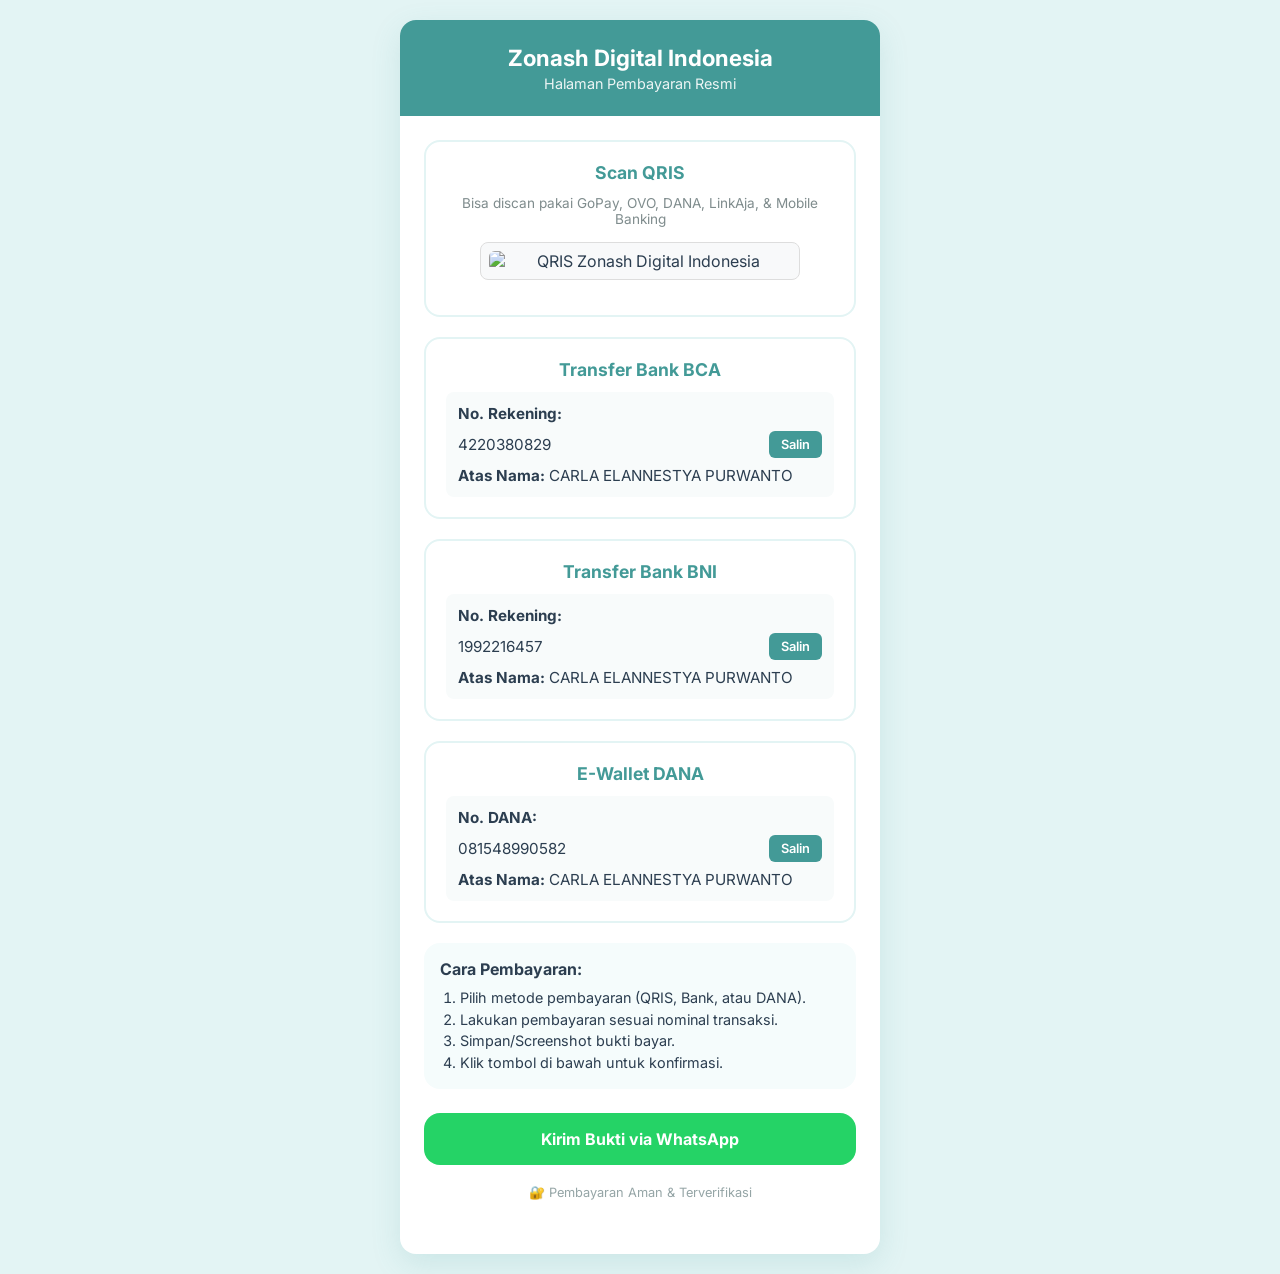
==== payment/index.html @ 3d7b34b5 "Create index.html" ====
<!DOCTYPE html>
<html lang="id">
<head>
    <meta charset="UTF-8">
    <meta name="viewport" content="width=device-width, initial-scale=1.0">
    <title>Halaman Pembayaran - Zonash Digital Indonesia</title>
    <link href="https://fonts.googleapis.com/css2?family=Inter:wght@400;600;700&display=swap" rel="stylesheet">
    <style>
        :root {
            --primary-color: #439a97;
            --secondary-color: #62b6b2;
            --background-color: #e3f4f4;
            --card-background: #ffffff;
            --text-color: #2c3e50;
            --border-radius: 16px;
        }
        * {
            box-sizing: border-box;
            margin: 0;
            padding: 0;
            font-family: 'Inter', sans-serif;
        }
        body {
            background-color: var(--background-color);
            color: var(--text-color);
            display: flex;
            justify-content: center;
            align-items: center;
            min-height: 100vh;
            padding: 20px;
        }
        .container {
            width: 100%;
            max-width: 480px;
            background-color: var(--card-background);
            border-radius: var(--border-radius);
            box-shadow: 0 10px 30px rgba(67, 154, 151, 0.15);
            overflow: hidden;
            padding-bottom: 30px;
        }
        .header {
            background-color: var(--primary-color);
            padding: 24px;
            text-align: center;
            color: white;
        }
        .header h1 {
            font-size: 1.4rem;
            font-weight: 700;
            margin-bottom: 4px;
        }
        .header p {
            font-size: 0.9rem;
            opacity: 0.9;
        }
        .content {
            padding: 24px;
        }
        .payment-method {
            border: 2px solid #e3f4f4;
            border-radius: var(--border-radius);
            padding: 20px;
            margin-bottom: 20px;
            text-align: center;
            transition: all 0.3s ease;
        }
        .payment-method:hover {
            border-color: var(--secondary-color);
            transform: translateY(-2px);
        }
        .method-title {
            font-weight: 700;
            font-size: 1.1rem;
            margin-bottom: 12px;
            color: var(--primary-color);
            display: flex;
            align-items: center;
            justify-content: center;
            gap: 8px;
        }
        .qris-image {
            width: 100%;
            max-width: 320px;
            height: auto;
            margin: 15px auto;
            background-color: #f8f9fa;
            border: 1px solid #ddd;
            border-radius: 8px;
            padding: 8px;
            display: flex;
            align-items: center;
            justify-content: center;
        }
        .qris-image img {
            width: 100%;
            height: auto;
            display: block;
            border-radius: 6px;
        }
        .bank-details {
            background-color: #f8fbfb;
            padding: 12px;
            border-radius: 8px;
            margin-top: 10px;
            font-size: 0.95rem;
            text-align: left;
        }
        .bank-row {
            display: flex;
            justify-content: space-between;
            align-items: center;
            margin-top: 8px;
        }
        .copy-btn {
            background-color: var(--primary-color);
            color: white;
            border: none;
            padding: 6px 12px;
            border-radius: 6px;
            cursor: pointer;
            font-size: 0.8rem;
            font-weight: 600;
        }
        .copy-btn:active {
            background-color: var(--secondary-color);
        }
        .instructions {
            background-color: #f5fcfc;
            padding: 16px;
            border-radius: var(--border-radius);
            margin-bottom: 24px;
        }
        .instructions h3 {
            font-size: 1rem;
            margin-bottom: 8px;
            color: var(--text-color);
        }
        .instructions ol {
            padding-left: 20px;
            font-size: 0.9rem;
            line-height: 1.5;
        }
        .whatsapp-btn {
            display: flex;
            align-items: center;
            justify-content: center;
            gap: 10px;
            background-color: #25d366;
            color: white;
            text-decoration: none;
            padding: 16px;
            border-radius: var(--border-radius);
            font-weight: 700;
            text-align: center;
            transition: background-color 0.3s;
        }
        .whatsapp-btn:hover {
            background-color: #20ba5a;
        }
        .footer {
            text-align: center;
            font-size: 0.8rem;
            color: #95a5a6;
            margin-top: 20px;
        }
    </style>
</head>
<body>
    <div class="container">
        <div class="header">
            <h1>Zonash Digital Indonesia</h1>
            <p>Halaman Pembayaran Resmi</p>
        </div>
        <div class="content">
            <!-- METODE QRIS -->
            <div class="payment-method">
                <div class="method-title">Scan QRIS</div>
                <p style="font-size: 0.85rem; color: #7f8c8d;">Bisa discan pakai GoPay, OVO, DANA, LinkAja, & Mobile Banking</p>
                <div class="qris-image">
                    <img src="https://cdn.phototourl.com/free/2026-07-15-18d0a55c-0856-4905-894a-5524858e3a61.jpg" alt="QRIS Zonash Digital Indonesia">
                </div>
            </div>

            <!-- METODE BANK BCA -->
            <div class="payment-method">
                <div class="method-title">Transfer Bank BCA</div>
                <div class="bank-details">
                    <div><strong>No. Rekening:</strong></div>
                    <div class="bank-row">
                        <span id="rekBca">4220380829</span>
                        <button class="copy-btn" onclick="copyText('rekBca')">Salin</button>
                    </div>
                    <div style="margin-top: 8px;"><strong>Atas Nama:</strong> CARLA ELANNESTYA PURWANTO</div>
                </div>
            </div>

            <!-- METODE BANK BNI -->
            <div class="payment-method">
                <div class="method-title">Transfer Bank BNI</div>
                <div class="bank-details">
                    <div><strong>No. Rekening:</strong></div>
                    <div class="bank-row">
                        <span id="rekBni">1992216457</span>
                        <button class="copy-btn" onclick="copyText('rekBni')">Salin</button>
                    </div>
                    <div style="margin-top: 8px;"><strong>Atas Nama:</strong> CARLA ELANNESTYA PURWANTO</div>
                </div>
            </div>

            <!-- METODE E-WALLET DANA -->
            <div class="payment-method">
                <div class="method-title">E-Wallet DANA</div>
                <div class="bank-details">
                    <div><strong>No. DANA:</strong></div>
                    <div class="bank-row">
                        <span id="noDana">081548990582</span>
                        <button class="copy-btn" onclick="copyText('noDana')">Salin</button>
                    </div>
                    <div style="margin-top: 8px;"><strong>Atas Nama:</strong> CARLA ELANNESTYA PURWANTO</div>
                </div>
            </div>

            <!-- INSTRUKSI -->
            <div class="instructions">
                <h3>Cara Pembayaran:</h3>
                <ol>
                    <li>Pilih metode pembayaran (QRIS, Bank, atau DANA).</li>
                    <li>Lakukan pembayaran sesuai nominal transaksi.</li>
                    <li>Simpan/Screenshot bukti bayar.</li>
                    <li>Klik tombol di bawah untuk konfirmasi.</li>
                </ol>
            </div>

            <!-- TOMBOL WA -->
            <a href="https://wa.me/6281548990582?text=Halo%20Zonash%20Digital%20Indonesia,%20saya%20ingin%20mengirimkan%20bukti%20pembayaran" class="whatsapp-btn" target="_blank">
                Kirim Bukti via WhatsApp
            </a>
            <div class="footer">
                🔐 Pembayaran Aman & Terverifikasi
            </div>
        </div>
    </div>
    <script>
        function copyText(id) {
            const textToCopy = document.getElementById(id).innerText;
            navigator.clipboard.writeText(textToCopy).then(() => {
                alert("Berhasil disalin: " + textToCopy);
            }).catch(err => {
                console.error("Gagal menyalin teks: ", err);
            });
        }
    </script>
</body>
</html>
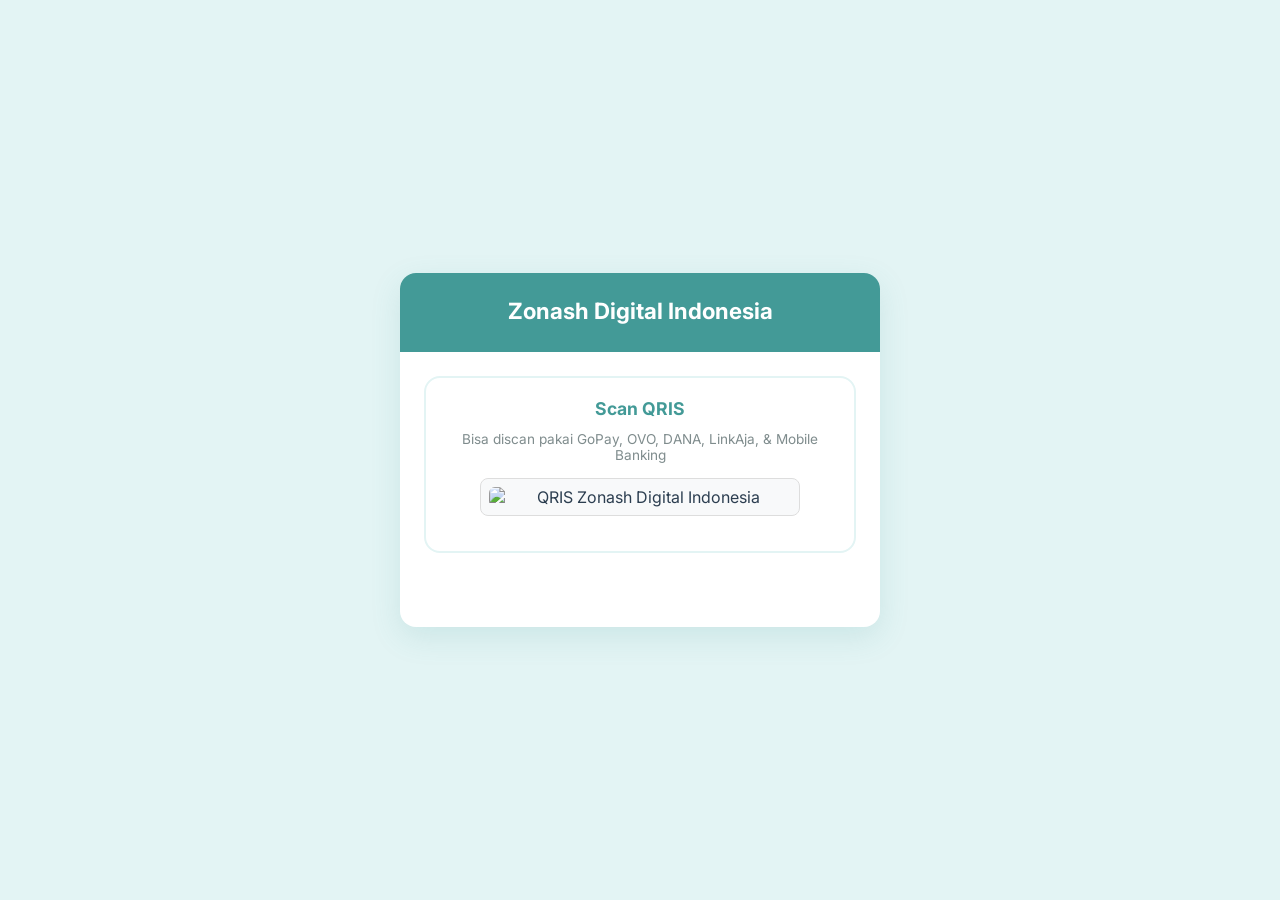
==== commit c2c3b021: "Update index.html" ====
--- a/payment/index.html
+++ b/payment/index.html
@@ -169,7 +169,6 @@
     <div class="container">
         <div class="header">
             <h1>Zonash Digital Indonesia</h1>
-            <p>Halaman Pembayaran Resmi</p>
         </div>
         <div class="content">
             <!-- METODE QRIS -->
@@ -181,65 +180,7 @@
                 </div>
             </div>
 
-            <!-- METODE BANK BCA -->
-            <div class="payment-method">
-                <div class="method-title">Transfer Bank BCA</div>
-                <div class="bank-details">
-                    <div><strong>No. Rekening:</strong></div>
-                    <div class="bank-row">
-                        <span id="rekBca">4220380829</span>
-                        <button class="copy-btn" onclick="copyText('rekBca')">Salin</button>
-                    </div>
-                    <div style="margin-top: 8px;"><strong>Atas Nama:</strong> CARLA ELANNESTYA PURWANTO</div>
-                </div>
-            </div>
-
-            <!-- METODE BANK BNI -->
-            <div class="payment-method">
-                <div class="method-title">Transfer Bank BNI</div>
-                <div class="bank-details">
-                    <div><strong>No. Rekening:</strong></div>
-                    <div class="bank-row">
-                        <span id="rekBni">1992216457</span>
-                        <button class="copy-btn" onclick="copyText('rekBni')">Salin</button>
-                    </div>
-                    <div style="margin-top: 8px;"><strong>Atas Nama:</strong> CARLA ELANNESTYA PURWANTO</div>
-                </div>
-            </div>
-
-            <!-- METODE E-WALLET DANA -->
-            <div class="payment-method">
-                <div class="method-title">E-Wallet DANA</div>
-                <div class="bank-details">
-                    <div><strong>No. DANA:</strong></div>
-                    <div class="bank-row">
-                        <span id="noDana">081548990582</span>
-                        <button class="copy-btn" onclick="copyText('noDana')">Salin</button>
-                    </div>
-                    <div style="margin-top: 8px;"><strong>Atas Nama:</strong> CARLA ELANNESTYA PURWANTO</div>
-                </div>
-            </div>
-
-            <!-- INSTRUKSI -->
-            <div class="instructions">
-                <h3>Cara Pembayaran:</h3>
-                <ol>
-                    <li>Pilih metode pembayaran (QRIS, Bank, atau DANA).</li>
-                    <li>Lakukan pembayaran sesuai nominal transaksi.</li>
-                    <li>Simpan/Screenshot bukti bayar.</li>
-                    <li>Klik tombol di bawah untuk konfirmasi.</li>
-                </ol>
-            </div>
-
-            <!-- TOMBOL WA -->
-            <a href="https://wa.me/6281548990582?text=Halo%20Zonash%20Digital%20Indonesia,%20saya%20ingin%20mengirimkan%20bukti%20pembayaran" class="whatsapp-btn" target="_blank">
-                Kirim Bukti via WhatsApp
-            </a>
-            <div class="footer">
-                🔐 Pembayaran Aman & Terverifikasi
-            </div>
-        </div>
-    </div>
+           
     <script>
         function copyText(id) {
             const textToCopy = document.getElementById(id).innerText;
